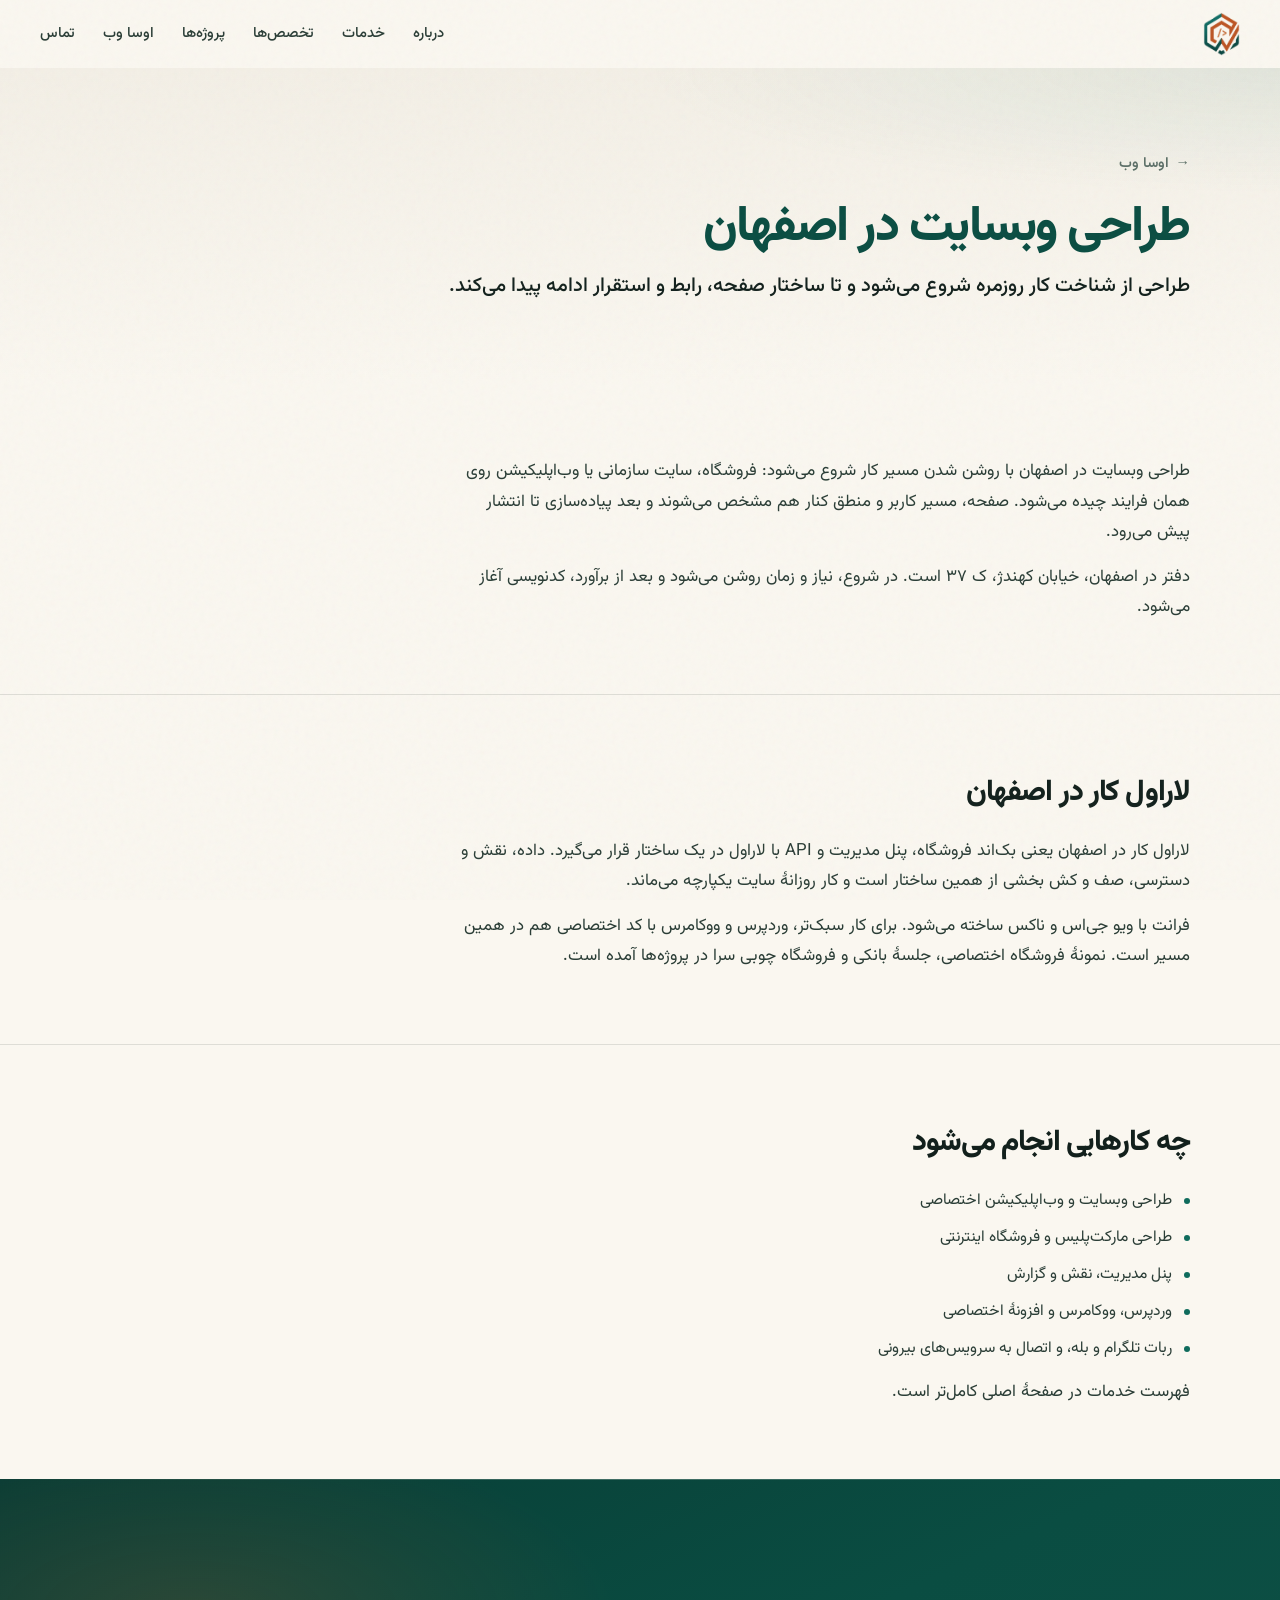
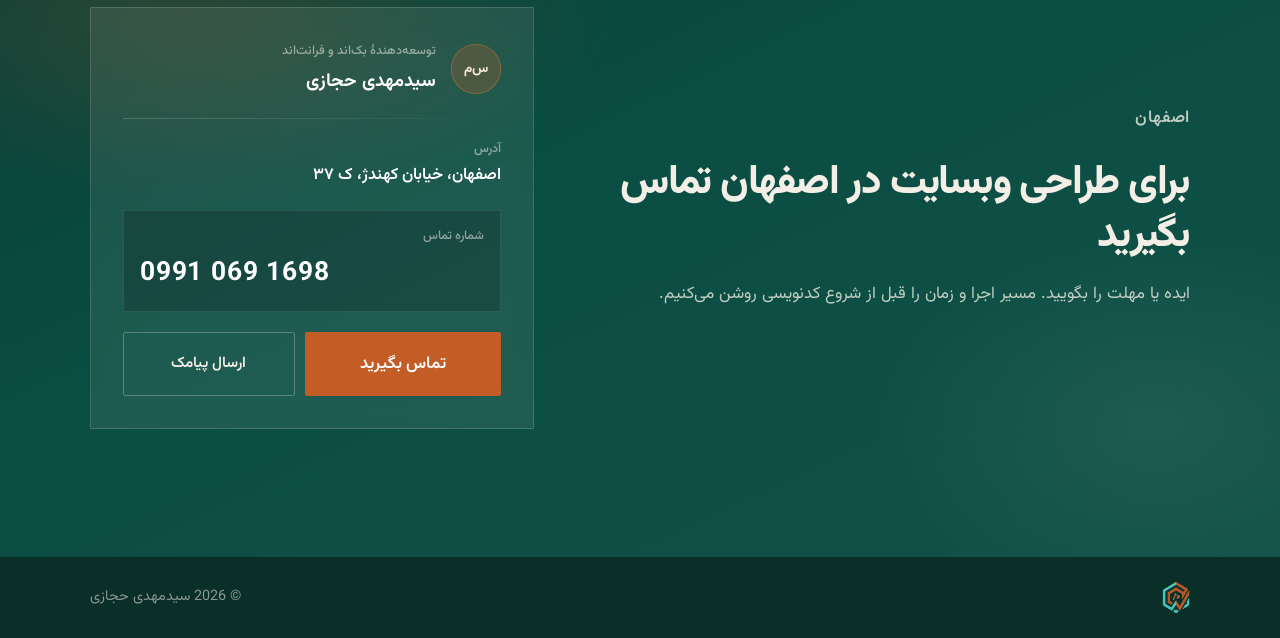
==== tarahi-website-isfahan/index.html @ 9d9f1e16 "Add the Isfahan address, a local landing page, and a collapsible header. Co-authored-by: Cursor <cur" ====
<!DOCTYPE html>
<html lang="fa" dir="rtl">
<head>
  <meta charset="UTF-8">
  <meta name="viewport" content="width=device-width, initial-scale=1.0">
  <meta name="description" content="طراحی وبسایت در اصفهان و لاراول کار در اصفهان. سیدمهدی حجازی در خیابان کهندژ؛ فروشگاه، پنل مدیریت و وب‌اپ اختصاصی.">
  <meta name="robots" content="index, follow">
  <link rel="canonical" href="https://osaweb.ir/tarahi-website-isfahan/">
  <meta property="og:locale" content="fa_IR">
  <meta property="og:type" content="website">
  <meta property="og:site_name" content="اوسا وب">
  <meta property="og:title" content="طراحی وبسایت در اصفهان | لاراول کار در اصفهان">
  <meta property="og:description" content="طراحی وبسایت در اصفهان و لاراول کار در اصفهان. سیدمهدی حجازی در خیابان کهندژ؛ فروشگاه، پنل مدیریت و وب‌اپ اختصاصی.">
  <meta property="og:url" content="https://osaweb.ir/tarahi-website-isfahan/">
  <meta property="og:image" content="https://osaweb.ir/icon-512.png">
  <meta name="twitter:card" content="summary">
  <meta name="theme-color" content="#0f6b5c">
  <title>طراحی وبسایت در اصفهان | لاراول کار در اصفهان | اوسا وب</title>
  <script type="application/ld+json">
  {
    "@context": "https://schema.org",
    "@type": "ProfessionalService",
    "name": "اوسا وب",
    "url": "https://osaweb.ir/tarahi-website-isfahan/",
    "image": "https://osaweb.ir/icon-512.png",
    "telephone": "+989910691698",
    "address": {
      "@type": "PostalAddress",
      "streetAddress": "خیابان کهندژ، ک ۳۷",
      "addressLocality": "اصفهان",
      "addressCountry": "IR"
    },
    "areaServed": {
      "@type": "City",
      "name": "اصفهان"
    },
    "founder": {
      "@type": "Person",
      "name": "سیدمهدی حجازی"
    }
  }
  </script>
  <link rel="icon" href="/favicon.ico" sizes="48x48">
  <link rel="icon" type="image/png" href="/favicon-48.png" sizes="48x48">
  <link rel="icon" type="image/png" href="/favicon-96.png" sizes="96x96">
  <link rel="apple-touch-icon" href="/apple-touch-icon.png">
  <link rel="manifest" href="/site.webmanifest">
  <link rel="preconnect" href="https://fonts.googleapis.com">
  <link rel="preconnect" href="https://fonts.gstatic.com" crossorigin>
  <link href="https://fonts.googleapis.com/css2?family=Vazirmatn:wght@300;400;500;600;700;800&display=swap" rel="stylesheet">
  <link rel="stylesheet" href="/styles.css">
</head>
<body class="work-page">
  <div class="noise" aria-hidden="true"></div>

  <header class="site-header" id="top">
    <div class="header-side">
      <a class="logo" href="/" aria-label="اوسا وب">
        <img class="logo-img" src="/images/logo.png" alt="" width="354" height="408">
      </a>
      <a class="header-osaweb" href="/tarahi-website-isfahan/">اوسا وب</a>
    </div>
    <button class="nav-toggle" type="button" aria-label="منو" aria-expanded="false">
      <span></span><span></span>
    </button>
    <nav class="nav" aria-label="منوی اصلی">
      <a href="/#about">درباره</a>
      <a href="/#services">خدمات</a>
      <a href="/#skills">تخصص‌ها</a>
      <a href="/#projects">پروژه‌ها</a>
      <a class="nav-osaweb" href="/tarahi-website-isfahan/">اوسا وب</a>
      <a href="/#contact">تماس</a>
    </nav>
  </header>

  <main>
    <section class="work-hero">
      <div class="container">
        <a class="work-back work-back--ink" href="/">اوسا وب</a>
        <h1 class="work-hero-name">طراحی وبسایت در اصفهان</h1>
        <p class="work-hero-line">طراحی از شناخت کار روزمره شروع می‌شود و تا ساختار صفحه، رابط و استقرار ادامه پیدا می‌کند.</p>
      </div>
    </section>

    <section class="work-section">
      <div class="container">
        <div class="work-prose">
          <p class="reveal" data-reveal>طراحی وبسایت در اصفهان با روشن شدن مسیر کار شروع می‌شود: فروشگاه، سایت سازمانی یا وب‌اپلیکیشن روی همان فرایند چیده می‌شود. صفحه، مسیر کاربر و منطق کنار هم مشخص می‌شوند و بعد پیاده‌سازی تا انتشار پیش می‌رود.</p>
          <p class="reveal" data-reveal>دفتر در اصفهان، خیابان کهندژ، ک ۳۷ است. در شروع، نیاز و زمان روشن می‌شود و بعد از برآورد، کدنویسی آغاز می‌شود.</p>
        </div>
      </div>
    </section>

    <section class="work-section">
      <div class="container">
        <h2 class="reveal" data-reveal>لاراول کار در اصفهان</h2>
        <div class="work-prose">
          <p class="reveal" data-reveal>لاراول کار در اصفهان یعنی بک‌اند فروشگاه، پنل مدیریت و API با لاراول در یک ساختار قرار می‌گیرد. داده، نقش و دسترسی، صف و کش بخشی از همین ساختار است و کار روزانهٔ سایت یکپارچه می‌ماند.</p>
          <p class="reveal" data-reveal>فرانت با ویو جی‌اس و ناکس ساخته می‌شود. برای کار سبک‌تر، وردپرس و ووکامرس با کد اختصاصی هم در همین مسیر است. نمونهٔ فروشگاه اختصاصی، جلسهٔ بانکی و فروشگاه چوبی سرا در <a href="/#projects">پروژه‌ها</a> آمده است.</p>
        </div>
      </div>
    </section>

    <section class="work-section">
      <div class="container">
        <h2 class="reveal" data-reveal>چه کارهایی انجام می‌شود</h2>
        <ul class="work-bullets reveal" data-reveal>
          <li>طراحی وبسایت و وب‌اپلیکیشن اختصاصی</li>
          <li>طراحی مارکت‌پلیس و فروشگاه اینترنتی</li>
          <li>پنل مدیریت، نقش و گزارش</li>
          <li>وردپرس، ووکامرس و افزونهٔ اختصاصی</li>
          <li>ربات تلگرام و بله، و اتصال به سرویس‌های بیرونی</li>
        </ul>
        <p class="reveal" data-reveal><a href="/#services">فهرست خدمات</a> در صفحهٔ اصلی کامل‌تر است.</p>
      </div>
    </section>

    <section class="section contact" id="contact">
      <div class="contact-bg" aria-hidden="true">
        <div class="contact-line"></div>
      </div>
      <div class="container">
        <div class="contact-layout reveal" data-reveal>
          <div class="contact-copy">
            <p class="contact-eyebrow">اصفهان</p>
            <h2>برای طراحی وبسایت در اصفهان تماس بگیرید</h2>
            <p>ایده یا مهلت را بگویید. مسیر اجرا و زمان را قبل از شروع کدنویسی روشن می‌کنیم.</p>
          </div>
          <aside class="contact-card">
            <div class="contact-person">
              <span class="contact-avatar" aria-hidden="true">س‌م</span>
              <div>
                <span class="contact-label">توسعه‌دهندهٔ بک‌اند و فرانت‌اند</span>
                <strong>سیدمهدی حجازی</strong>
              </div>
            </div>
            <div class="contact-divider"></div>
            <p class="contact-address">
              <span class="contact-label">آدرس</span>
              اصفهان، خیابان کهندژ، ک ۳۷
            </p>
            <a class="contact-phone-block" href="tel:09910691698">
              <span class="contact-label">شماره تماس</span>
              <span class="contact-phone" dir="ltr">0991&nbsp;069&nbsp;1698</span>
            </a>
            <div class="contact-actions">
              <a class="btn btn-primary btn-lg" href="tel:09910691698">تماس بگیرید</a>
              <a class="btn btn-contact-ghost" href="sms:09910691698">ارسال پیامک</a>
            </div>
          </aside>
        </div>
      </div>
    </section>
  </main>

  <footer class="site-footer">
    <div class="container footer-inner">
      <span class="footer-brand"><img src="/images/logo-on-dark.png" alt="اوسا وب" width="354" height="408"></span>
      <span class="footer-copy">© <span id="year"></span> سیدمهدی حجازی</span>
    </div>
  </footer>

  <script src="/script.js"></script>
</body>
</html>
---- styles.css ----
/* اوسا وب — palette: ink + teal craft + warm stone */
:root {
  --ink: #12201c;
  --ink-soft: #2a3d36;
  --muted: #5c6f67;
  --stone: #f3efe6;
  --stone-2: #e8e2d4;
  --paper: #faf7f0;
  --teal: #0f6b5c;
  --teal-deep: #0a4d42;
  --copper: #c45c26;
  --copper-soft: #d4783f;
  --line: rgba(18, 32, 28, 0.12);
  --radius: 2px;
  --font: "Vazirmatn", Tahoma, sans-serif;
  --ease: cubic-bezier(0.22, 1, 0.36, 1);
  --header-h: 4.25rem;
}

*,
*::before,
*::after {
  box-sizing: border-box;
  margin: 0;
  padding: 0;
}

html {
  scroll-behavior: smooth;
}

body {
  font-family: var(--font);
  background: var(--paper);
  color: var(--ink);
  line-height: 1.8;
  font-size: 1.05rem;
  overflow-x: hidden;
  -webkit-font-smoothing: antialiased;
}

img {
  max-width: 100%;
  display: block;
}

a {
  color: inherit;
  text-decoration: none;
}

ul {
  list-style: none;
}

strong {
  font-weight: 700;
}

.noise {
  pointer-events: none;
  position: fixed;
  inset: 0;
  z-index: 1000;
  opacity: 0.035;
  background-image: url("data:image/svg+xml,%3Csvg viewBox='0 0 200 200' xmlns='http://www.w3.org/2000/svg'%3E%3Cfilter id='n'%3E%3CfeTurbulence type='fractalNoise' baseFrequency='0.85' numOctaves='4' stitchTiles='stitch'/%3E%3C/filter%3E%3Crect width='100%25' height='100%25' filter='url(%23n)'/%3E%3C/svg%3E");
}

.container {
  width: min(1100px, calc(100% - 2.5rem));
  margin-inline: auto;
}

/* Header */
.site-header {
  position: fixed;
  top: 0;
  inset-inline: 0;
  z-index: 100;
  height: var(--header-h);
  display: flex;
  align-items: center;
  justify-content: space-between;
  padding-inline: clamp(1.25rem, 4vw, 2.5rem);
  transition: transform 0.35s var(--ease), background 0.35s var(--ease), backdrop-filter 0.35s var(--ease), box-shadow 0.35s var(--ease);
}

.site-header.is-hidden {
  transform: translateY(-100%);
}

.site-header.is-scrolled {
  background: rgba(250, 247, 240, 0.88);
  backdrop-filter: blur(12px);
  box-shadow: 0 1px 0 var(--line);
}

.header-side {
  display: flex;
  align-items: center;
  gap: 0.75rem;
  min-width: 0;
}

.header-osaweb {
  display: none;
  font-size: 0.95rem;
  font-weight: 700;
  color: var(--ink);
}

.logo {
  display: inline-flex;
  align-items: center;
  line-height: 0;
  color: var(--ink);
}

.logo-img {
  display: block;
  height: 2.7rem;
  width: calc(2.7rem * 354 / 408);
  max-width: none;
}

.logo-img--on-dark {
  display: none;
}

.work-flagship .site-header:not(.is-scrolled) .logo-img--on-light {
  display: none;
}

.work-flagship .site-header:not(.is-scrolled) .logo-img--on-dark {
  display: block;
}

.nav {
  display: flex;
  gap: 1.75rem;
  align-items: center;
}

.nav a {
  font-size: 0.92rem;
  font-weight: 500;
  color: var(--ink-soft);
  position: relative;
  transition: color 0.25s var(--ease);
}

.nav a::after {
  content: "";
  position: absolute;
  inset-inline: 0;
  bottom: -0.2rem;
  height: 2px;
  background: var(--copper);
  transform: scaleX(0);
  transform-origin: right;
  transition: transform 0.3s var(--ease);
}

.nav a:hover {
  color: var(--ink);
}

.nav a:hover::after {
  transform: scaleX(1);
}

.nav-toggle {
  display: none;
  width: 2.5rem;
  height: 2.5rem;
  border: 0;
  background: transparent;
  cursor: pointer;
  flex-direction: column;
  justify-content: center;
  gap: 0.4rem;
}

.nav-toggle span {
  display: block;
  height: 2px;
  width: 1.35rem;
  background: var(--ink);
  transition: transform 0.3s var(--ease), opacity 0.3s;
}

.nav-toggle[aria-expanded="true"] span:first-child {
  transform: translateY(5px) rotate(-45deg);
}

.nav-toggle[aria-expanded="true"] span:last-child {
  transform: translateY(-5px) rotate(45deg);
}

/* Hero */
.hero {
  position: relative;
  min-height: 100vh;
  min-height: 100dvh;
  display: flex;
  align-items: center;
  justify-content: center;
  padding: calc(var(--header-h) + 2rem) 1.5rem 5rem;
  overflow: hidden;
  background:
    radial-gradient(ellipse 80% 60% at 70% 20%, rgba(15, 107, 92, 0.18), transparent 55%),
    radial-gradient(ellipse 60% 50% at 10% 80%, rgba(196, 92, 38, 0.12), transparent 50%),
    linear-gradient(165deg, #e4ddd0 0%, var(--paper) 45%, #ebe6da 100%);
}

.hero-bg {
  position: absolute;
  inset: 0;
  pointer-events: none;
}

.hero-mesh {
  position: absolute;
  inset: 0;
  background:
    linear-gradient(120deg, transparent 40%, rgba(15, 107, 92, 0.07) 100%),
    repeating-linear-gradient(
      -18deg,
      transparent,
      transparent 48px,
      rgba(18, 32, 28, 0.03) 48px,
      rgba(18, 32, 28, 0.03) 49px
    );
}

.hero-grid {
  position: absolute;
  inset: 0;
  background-image:
    linear-gradient(rgba(18, 32, 28, 0.04) 1px, transparent 1px),
    linear-gradient(90deg, rgba(18, 32, 28, 0.04) 1px, transparent 1px);
  background-size: 72px 72px;
  mask-image: radial-gradient(ellipse 70% 60% at 50% 45%, black, transparent 75%);
}

.hero-orb {
  position: absolute;
  border-radius: 50%;
  filter: blur(60px);
  animation: drift 14s ease-in-out infinite alternate;
}

.hero-orb--1 {
  width: min(42vw, 360px);
  height: min(42vw, 360px);
  top: 10%;
  left: 8%;
  background: rgba(15, 107, 92, 0.16);
}

.hero-orb--2 {
  width: min(34vw, 280px);
  height: min(34vw, 280px);
  bottom: 14%;
  right: 10%;
  background: rgba(196, 92, 38, 0.1);
  animation-delay: -4s;
  animation-duration: 18s;
}

@keyframes drift {
  from {
    transform: translate(0, 0) scale(1);
  }
  to {
    transform: translate(24px, -30px) scale(1.08);
  }
}

.hero-content {
  position: relative;
  z-index: 1;
  width: min(760px, 100%);
  text-align: center;
}

.brand-mark {
  font-size: clamp(2.4rem, 7vw, 4.2rem);
  font-weight: 800;
  line-height: 1.1;
  letter-spacing: -0.03em;
  color: var(--teal-deep);
  margin-bottom: 0.85rem;
}

.hero-title {
  font-size: clamp(1.45rem, 3vw, 2rem);
  font-weight: 600;
  line-height: 1.5;
  color: var(--ink);
  margin-bottom: 1rem;
  max-width: 24ch;
  margin-inline: auto;
}

.hero-lead {
  font-size: clamp(0.98rem, 2vw, 1.12rem);
  color: var(--muted);
  max-width: 36ch;
  margin-inline: auto;
  margin-bottom: 2.25rem;
  font-weight: 400;
}

.hero-actions {
  display: flex;
  flex-wrap: wrap;
  gap: 0.85rem;
  justify-content: center;
}

.btn {
  display: inline-flex;
  align-items: center;
  justify-content: center;
  padding: 0.85rem 1.6rem;
  font-family: inherit;
  font-size: 0.95rem;
  font-weight: 600;
  border-radius: var(--radius);
  border: 1.5px solid transparent;
  transition: transform 0.25s var(--ease), background 0.25s var(--ease), color 0.25s var(--ease), border-color 0.25s var(--ease);
}

.btn:hover {
  transform: none;
}

.btn-primary {
  background: var(--teal);
  color: #f7f4ec;
}

.btn-primary:hover {
  background: var(--teal-deep);
}

.btn-ghost {
  background: transparent;
  border-color: rgba(18, 32, 28, 0.22);
  color: var(--ink);
}

.btn-ghost:hover {
  border-color: var(--ink);
  background: rgba(18, 32, 28, 0.04);
}

.btn-lg {
  padding: 1rem 2rem;
  font-size: 1.05rem;
}

.scroll-hint {
  position: absolute;
  bottom: 1.75rem;
  left: 50%;
  transform: translateX(-50%);
  width: 1.5rem;
  height: 2.4rem;
  border: 1.5px solid rgba(18, 32, 28, 0.28);
  border-radius: 999px;
  display: flex;
  justify-content: center;
  padding-top: 0.45rem;
}

.scroll-hint span {
  width: 3px;
  height: 8px;
  border-radius: 2px;
  background: var(--teal);
  animation: scroll-dot 1.6s var(--ease) infinite;
}

@keyframes scroll-dot {
  0% {
    opacity: 1;
    transform: translateY(0);
  }
  100% {
    opacity: 0;
    transform: translateY(10px);
  }
}

/* Sections */
.section {
  padding: clamp(4.5rem, 10vw, 7rem) 0;
}

.section-head {
  max-width: 38rem;
  margin-bottom: clamp(2.5rem, 5vw, 3.5rem);
}

.section-head h2 {
  font-size: clamp(1.7rem, 3.4vw, 2.25rem);
  font-weight: 800;
  letter-spacing: -0.03em;
  line-height: 1.35;
  margin-bottom: 0.85rem;
  color: var(--ink);
}

.section-head h2::after {
  content: "";
  display: block;
  width: 2.25rem;
  height: 2px;
  margin-top: 0.75rem;
  background: var(--copper);
}

.section-head p {
  color: var(--muted);
  font-size: 1.05rem;
}

.about {
  background:
    linear-gradient(180deg, var(--paper) 0%, var(--stone) 100%);
}

.about-body {
  display: grid;
  gap: 1.25rem;
  max-width: 46rem;
  color: var(--ink-soft);
  font-size: 1.08rem;
}

.about-body strong {
  color: var(--ink);
}

.services {
  background: var(--stone);
}

.service-grid {
  display: grid;
  grid-template-columns: repeat(3, minmax(0, 1fr));
  gap: 0.85rem;
}

.service-card {
  padding: 1.35rem 1.25rem 1.45rem;
  background: #fff;
  border: 1px solid var(--line);
}

.service-card span {
  display: block;
  margin-bottom: 0.75rem;
  font-size: 0.78rem;
  font-weight: 700;
  color: var(--copper);
}

.service-card h3 {
  font-size: 1.08rem;
  font-weight: 800;
  line-height: 1.5;
  color: var(--ink);
  margin-bottom: 0.55rem;
}

.service-card p {
  color: var(--ink-soft);
  font-size: 0.96rem;
  line-height: 1.9;
}

/* Skills */
.skills {
  background: var(--ink);
  color: #e8e4da;
}

.skills .section-head h2 {
  color: #f5f1e8;
}

.skills .section-head p {
  color: rgba(232, 228, 218, 0.7);
}

.skill {
  display: grid;
  grid-template-columns: auto 1fr;
  gap: clamp(1.25rem, 4vw, 2.75rem);
  padding: clamp(2rem, 4vw, 2.75rem) 0;
  border-top: 1px solid rgba(245, 241, 232, 0.12);
}

.skill:last-of-type {
  border-bottom: 1px solid rgba(245, 241, 232, 0.12);
}

.skill-fine {
  margin-top: 0.5rem;
  padding-top: 1.35rem;
}

.skill-fine p {
  margin-bottom: 0.8rem;
  font-size: 0.92rem;
  color: rgba(232, 228, 218, 0.62);
}

.skill-fine ul {
  display: flex;
  flex-wrap: wrap;
  gap: 0.45rem;
}

.skill-fine li {
  font-size: 0.8rem;
  font-weight: 600;
  color: rgba(245, 241, 232, 0.88);
  border: 1px solid rgba(245, 241, 232, 0.18);
  padding: 0.32rem 0.7rem;
}

.skill-index {
  font-size: 0.85rem;
  font-weight: 600;
  letter-spacing: 0.08em;
  color: var(--copper-soft);
  padding-top: 0.35rem;
  font-variant-numeric: tabular-nums;
}

.skill-content h3 {
  font-size: clamp(1.4rem, 3vw, 1.75rem);
  font-weight: 700;
  margin-bottom: 0.65rem;
  color: #f5f1e8;
}

.skill-content h3 span {
  font-weight: 500;
  font-size: 0.72em;
  color: rgba(232, 228, 218, 0.45);
  margin-right: 0.35rem;
}

.skill-lead {
  color: rgba(232, 228, 218, 0.78);
  margin-bottom: 1.35rem;
  max-width: 42rem;
}

.skill-list {
  display: grid;
  gap: 0.55rem;
}

.skill-list li {
  position: relative;
  padding-right: 1.15rem;
  color: rgba(232, 228, 218, 0.68);
  font-size: 0.98rem;
}

.skill-list li::before {
  content: "";
  position: absolute;
  right: 0;
  top: 0.75em;
  width: 6px;
  height: 6px;
  border-radius: 50%;
  background: var(--teal);
  opacity: 0.9;
}

.wp-grid {
  display: grid;
  grid-template-columns: repeat(2, 1fr);
  gap: 2rem 2.5rem;
}

.wp-grid h4 {
  font-size: 1.05rem;
  font-weight: 700;
  color: var(--copper-soft);
  margin-bottom: 0.9rem;
}

/* Projects */
.projects {
  background:
    radial-gradient(ellipse 50% 40% at 100% 0%, rgba(15, 107, 92, 0.08), transparent),
    var(--paper);
}

.project-list {
  border-top: 1px solid var(--line);
}

.project-link {
  display: block;
  padding: 1.85rem 0.15rem 2rem;
  border-bottom: 1px solid var(--line);
  transition: background 0.3s var(--ease);
}

.project-link:hover {
  background: rgba(15, 107, 92, 0.04);
}

.project-top {
  display: grid;
  grid-template-columns: 3.25rem 1fr auto;
  align-items: start;
  gap: 0.85rem 1rem;
  margin-bottom: 0.85rem;
}

.project-num {
  font-size: 0.8rem;
  font-weight: 600;
  color: var(--copper);
  padding-top: 0.45rem;
}

.project-heading {
  display: flex;
  flex-wrap: wrap;
  align-items: baseline;
  gap: 0.35rem 1rem;
}

.project-name {
  font-size: clamp(1.2rem, 2.5vw, 1.5rem);
  font-weight: 700;
  color: var(--ink);
}

.project-domain {
  font-size: 0.88rem;
  color: var(--muted);
  font-weight: 400;
  direction: ltr;
}

.project-arrow {
  font-size: 1.15rem;
  color: var(--teal);
  opacity: 0;
  transform: translateX(8px);
  transition: opacity 0.3s var(--ease), transform 0.3s var(--ease);
  padding-top: 0.35rem;
}

.project-link:hover .project-arrow {
  opacity: 1;
  transform: translateX(0);
}

.project-desc {
  color: var(--ink-soft);
  font-size: 0.98rem;
  line-height: 1.85;
  max-width: 52rem;
  margin-bottom: 0.95rem;
  padding-right: calc(3.25rem + 1rem);
}

.project-tags {
  display: flex;
  flex-wrap: wrap;
  gap: 0.45rem;
  padding-right: calc(3.25rem + 1rem);
}

.project-tags li {
  font-size: 0.78rem;
  font-weight: 600;
  color: var(--teal-deep);
  background: rgba(15, 107, 92, 0.08);
  border: 1px solid rgba(15, 107, 92, 0.14);
  padding: 0.28rem 0.7rem;
}

.project-group {
  padding: 1.75rem 0.35rem 1.85rem;
  border-bottom: 1px solid var(--line);
}

.project-site {
  display: block;
  padding: 1rem 1rem 1.05rem;
  margin-right: calc(3.25rem + 1rem);
  margin-bottom: 0.65rem;
  border: 1px solid var(--line);
  background: rgba(15, 107, 92, 0.03);
  transition: background 0.3s var(--ease), border-color 0.3s var(--ease), padding 0.3s var(--ease);
}

.project-site:hover {
  background: rgba(15, 107, 92, 0.07);
  border-color: rgba(15, 107, 92, 0.22);
}

.project-site:hover .project-arrow {
  opacity: 1;
  transform: translateX(0);
}

.project-site--lead {
  padding: 1.2rem 1.15rem 1.25rem;
  margin-bottom: 0.85rem;
  background: rgba(196, 92, 38, 0.06);
  border-color: rgba(196, 92, 38, 0.22);
}

.project-site--lead:hover {
  background: rgba(196, 92, 38, 0.1);
  border-color: rgba(196, 92, 38, 0.38);
}

.project-site-head {
  display: flex;
  flex-wrap: wrap;
  align-items: baseline;
  gap: 0.35rem 0.85rem;
  margin-bottom: 0.45rem;
}

.project-site-name {
  font-size: 1.05rem;
  font-weight: 700;
  color: var(--ink);
}

.project-site--lead .project-site-name {
  font-size: clamp(1.2rem, 2.4vw, 1.45rem);
  color: var(--copper);
}

.project-site-head .project-arrow {
  margin-right: auto;
  opacity: 0.45;
  transform: none;
}

.project-site-desc {
  color: var(--ink-soft);
  font-size: 0.95rem;
  line-height: 1.85;
  max-width: 52rem;
}

.project-sites {
  margin-bottom: 0.95rem;
}

.project-group-link {
  display: block;
}

.project-group-link .project-arrow {
  opacity: 0.45;
  transform: none;
}

.project-group-link:hover .project-name {
  color: var(--teal-deep);
}

.project-group-link:hover .project-arrow {
  opacity: 1;
  transform: translateX(0);
}

.project-others {
  margin: 0.15rem 0 1rem;
  margin-right: calc(3.25rem + 1rem);
  font-size: 0.95rem;
  font-weight: 600;
  color: var(--muted);
}

/* Featured project */
.showcase {
  position: relative;
  overflow: hidden;
  margin-bottom: 2.75rem;
  padding: clamp(1.6rem, 3.5vw, 2.65rem);
  color: #f4efe6;
  background:
    radial-gradient(ellipse 70% 80% at 100% 0%, rgba(196, 92, 38, 0.28), transparent 52%),
    radial-gradient(ellipse 55% 70% at 0% 100%, rgba(15, 107, 92, 0.5), transparent 55%),
    linear-gradient(155deg, #0b3a32 0%, #12201c 48%, #18332c 100%);
  box-shadow: 0 12px 32px rgba(18, 32, 28, 0.08);
  border-top: 2px solid var(--copper);
}

.showcase-glow {
  position: absolute;
  inset: 0;
  pointer-events: none;
  background-image:
    linear-gradient(rgba(247, 244, 236, 0.045) 1px, transparent 1px),
    linear-gradient(90deg, rgba(247, 244, 236, 0.045) 1px, transparent 1px);
  background-size: 56px 56px;
  mask-image: radial-gradient(ellipse 85% 75% at 80% 20%, black, transparent 72%);
}

.showcase-layout,
.showcase-result {
  position: relative;
  z-index: 1;
}

.showcase-layout {
  display: block;
}

.showcase-kicker {
  display: flex;
  align-items: center;
  gap: 0.85rem;
  margin-bottom: 0.95rem;
}

.showcase-badge,
.work-kicker {
  display: inline-flex;
  align-items: center;
  padding: 0.28rem 0.72rem;
  font-size: 0.78rem;
  font-weight: 700;
  color: #f6d7c4;
  background: rgba(196, 92, 38, 0.22);
  border: 1px solid rgba(212, 120, 63, 0.5);
}

.showcase-index {
  font-size: 0.82rem;
  font-weight: 700;
  color: var(--copper-soft);
}

.showcase-title {
  font-size: clamp(1.7rem, 3.6vw, 2.45rem);
  font-weight: 800;
  letter-spacing: -0.03em;
  line-height: 1.35;
  color: #f7f4ec;
  margin-bottom: 0.35rem;
}

.showcase-domain {
  direction: ltr;
  text-align: right;
  font-size: 0.92rem;
  color: rgba(244, 239, 230, 0.55);
  margin-bottom: 1.15rem;
}

.showcase-summary {
  font-size: 1.12rem;
  font-weight: 600;
  line-height: 1.85;
  color: #f7f4ec;
  margin-bottom: 0.85rem;
  max-width: 40rem;
}

.showcase-text {
  color: rgba(244, 239, 230, 0.78);
  font-size: 0.98rem;
  line-height: 1.95;
  max-width: 42rem;
  margin-bottom: 0.75rem;
}

.showcase-tags,
.work-chips {
  display: flex;
  flex-wrap: wrap;
  gap: 0.45rem;
}

.showcase-tags {
  margin-top: 1.15rem;
}

.showcase-tags + .showcase-tags {
  margin-top: 0.55rem;
}

.showcase-note {
  margin-top: 0.85rem;
  max-width: 42rem;
  font-size: 0.9rem;
  line-height: 1.85;
  color: rgba(244, 239, 230, 0.62);
}

.showcase-tags li,
.work-chips li {
  font-size: 0.78rem;
  font-weight: 600;
  padding: 0.32rem 0.7rem;
  color: #f3efe6;
  background: rgba(247, 244, 236, 0.08);
  border: 1px solid rgba(247, 244, 236, 0.16);
}

.showcase-actions {
  display: flex;
  flex-wrap: wrap;
  gap: 0.7rem;
  margin-top: 1.45rem;
}

.showcase .btn-primary {
  background: var(--copper);
  color: #fff;
}

.showcase .btn-primary:hover {
  background: var(--copper-soft);
}

.btn-on-dark {
  background: transparent;
  border-color: rgba(244, 239, 230, 0.35);
  color: #f4efe6;
}

.btn-on-dark:hover {
  border-color: #f4efe6;
  background: rgba(244, 239, 230, 0.06);
}

.showcase-parts {
  margin: 0.4rem 0 1.25rem;
  padding: 1rem 1rem 1.05rem;
  background: rgba(0, 0, 0, 0.18);
  border: 1px solid rgba(244, 239, 230, 0.12);
}

.showcase-parts-label {
  font-size: 0.78rem;
  font-weight: 700;
  color: var(--copper-soft);
  margin-bottom: 0.85rem;
}

.showcase-parts ol {
  list-style: none;
  display: grid;
  grid-template-columns: repeat(3, minmax(0, 1fr));
  gap: 0.65rem;
}

.showcase-parts li {
  display: grid;
  grid-template-columns: auto 1fr;
  gap: 0.75rem;
  align-items: center;
  padding: 0.85rem 0.85rem;
  background: rgba(247, 244, 236, 0.04);
  border: 1px solid rgba(244, 239, 230, 0.1);
}

.showcase-parts li span {
  font-size: 0.75rem;
  font-weight: 700;
  color: var(--copper-soft);
}

.showcase-parts strong {
  font-size: 1rem;
  font-weight: 700;
  color: #f7f4ec;
}

.showcase-result {
  margin-top: 1.45rem;
  padding: 1.05rem 1.15rem;
  border-inline-start: 3px solid var(--copper);
  background: rgba(0, 0, 0, 0.2);
  color: rgba(247, 244, 236, 0.9);
  font-size: 1.02rem;
  line-height: 1.95;
}

/* Work detail */
.work-page {
  padding-top: var(--header-h);
}

.work-hero {
  padding: clamp(3rem, 8vw, 5rem) 0 clamp(2.5rem, 5vw, 3.5rem);
  background:
    radial-gradient(ellipse 50% 40% at 100% 0%, rgba(15, 107, 92, 0.08), transparent),
    linear-gradient(180deg, var(--stone) 0%, var(--paper) 100%);
}

.work-hero-name {
  font-size: clamp(2.1rem, 5vw, 3.1rem);
  font-weight: 800;
  letter-spacing: -0.03em;
  line-height: 1.2;
  margin-bottom: 0.65rem;
  color: var(--teal-deep);
}

.work-hero-line {
  font-size: clamp(1.05rem, 2.2vw, 1.25rem);
  font-weight: 500;
  color: var(--ink);
  margin-bottom: 1.5rem;
}

.work-hero-actions {
  display: flex;
  flex-wrap: wrap;
  gap: 0.85rem;
  margin-bottom: 1.25rem;
}

.work-privacy {
  font-size: 0.9rem;
  color: var(--muted);
  max-width: 40rem;
}

.work-section {
  padding: clamp(2.25rem, 5vw, 3.25rem) 0;
}

.work-section h2 {
  font-size: clamp(1.35rem, 3vw, 1.7rem);
  font-weight: 800;
  letter-spacing: -0.02em;
  margin-bottom: 0.9rem;
  color: var(--ink);
}

.work-section p {
  color: var(--ink-soft);
  max-width: 46rem;
}

.work-gallery {
  display: grid;
  gap: 1.75rem;
}

.work-figure figcaption {
  margin-top: 0.7rem;
  font-size: 0.92rem;
  color: var(--muted);
}

.work-frame {
  position: relative;
  aspect-ratio: 16 / 9;
  background: var(--stone-2);
  border: 1.5px dashed rgba(18, 32, 28, 0.22);
  overflow: hidden;
}

.work-frame img,
.work-frame video {
  position: absolute;
  inset: 0;
  width: 100%;
  height: 100%;
  object-fit: cover;
  display: none;
}

.work-frame img.is-loaded,
.work-frame video.is-loaded {
  display: block;
}

.work-fallback {
  position: absolute;
  inset: 0;
  display: grid;
  place-items: center;
  padding: 1.25rem;
  text-align: center;
  font-size: 0.95rem;
  font-weight: 500;
  color: var(--muted);
  line-height: 1.7;
}

.work-frame.has-media .work-fallback {
  display: none;
}

.work-bullets {
  display: grid;
  gap: 0.55rem;
  max-width: 46rem;
}

.work-bullets li {
  position: relative;
  padding-right: 1.15rem;
  color: var(--ink-soft);
  font-size: 1rem;
}

.work-bullets li::before {
  content: "";
  position: absolute;
  right: 0;
  top: 0.75em;
  width: 6px;
  height: 6px;
  border-radius: 50%;
  background: var(--teal);
}

.work-stack p + p {
  margin-top: 0.85rem;
}

/* Work detail */
.work-page .hero {
  min-height: auto;
  padding-bottom: clamp(3.5rem, 8vw, 5.5rem);
}

.work-page .hero-title {
  max-width: 28ch;
}

.work-privacy {
  margin-top: 1.35rem;
  font-size: 0.88rem;
  color: var(--muted);
  max-width: 42ch;
  margin-inline: auto;
}

.work-section {
  padding: clamp(3rem, 7vw, 4.5rem) 0;
}

.work-section + .work-section {
  border-top: 1px solid var(--line);
}

.work-section h2 {
  font-size: clamp(1.45rem, 3vw, 1.85rem);
  font-weight: 800;
  letter-spacing: -0.03em;
  margin-bottom: 1rem;
}

.work-section p {
  color: var(--ink-soft);
  max-width: 46rem;
  font-size: 1.05rem;
}

.work-section p + p,
.work-section .work-bullets + p {
  margin-top: 0.9rem;
}

.work-gallery {
  display: grid;
  gap: 1.75rem;
}

.work-figure figcaption {
  margin-top: 0.65rem;
  font-size: 0.9rem;
  color: var(--muted);
}

.work-frame {
  position: relative;
  aspect-ratio: 16 / 9;
  background: var(--stone-2);
  border: 1.5px dashed rgba(18, 32, 28, 0.22);
  overflow: hidden;
}

.work-frame img,
.work-frame video {
  position: absolute;
  inset: 0;
  width: 100%;
  height: 100%;
  object-fit: cover;
  opacity: 0;
}

.work-frame img.is-loaded,
.work-frame video.is-loaded {
  opacity: 1;
}

.work-frame img.is-missing,
.work-frame video.is-missing {
  display: none;
}

.work-fallback {
  position: absolute;
  inset: 0;
  display: grid;
  place-items: center;
  padding: 1.25rem;
  text-align: center;
  font-size: 0.92rem;
  font-weight: 500;
  color: var(--muted);
  background:
    repeating-linear-gradient(
      -18deg,
      transparent,
      transparent 14px,
      rgba(18, 32, 28, 0.03) 14px,
      rgba(18, 32, 28, 0.03) 15px
    );
}

.work-frame.is-ready .work-fallback {
  display: none;
}

.work-bullets {
  display: grid;
  gap: 0.55rem;
  max-width: 46rem;
}

.work-bullets li {
  position: relative;
  padding-right: 1.15rem;
  color: var(--ink-soft);
  font-size: 0.98rem;
}

.work-bullets li::before {
  content: "";
  position: absolute;
  right: 0;
  top: 0.75em;
  width: 6px;
  height: 6px;
  border-radius: 50%;
  background: var(--teal);
}

.work-arch p {
  margin-bottom: 1rem;
}

/* Flagship case study */
.work-flagship.work-page {
  padding-top: 0;
}

.work-flagship .site-header:not(.is-scrolled) .logo,
.work-flagship .site-header:not(.is-scrolled) .header-osaweb,
.work-flagship .site-header:not(.is-scrolled) .nav a {
  color: #f7f4ec;
}

.work-flagship .site-header:not(.is-scrolled) .nav a::after {
  background: var(--copper-soft);
}

.work-flagship .site-header:not(.is-scrolled) .nav-toggle span {
  background: #f7f4ec;
}

.work-flagship .work-hero {
  position: relative;
  overflow: hidden;
  padding: calc(var(--header-h) + clamp(2.75rem, 6vw, 4.25rem)) 0 clamp(3rem, 6vw, 4.5rem);
  background:
    radial-gradient(ellipse 55% 70% at 100% 0%, rgba(196, 92, 38, 0.28), transparent 55%),
    radial-gradient(ellipse 45% 60% at 0% 100%, rgba(15, 107, 92, 0.35), transparent 60%),
    linear-gradient(165deg, #0c3f36 0%, #12201c 58%, #1a2e28 100%);
  color: #f4efe6;
}

.work-hero-bg {
  position: absolute;
  inset: 0;
  pointer-events: none;
  background-image:
    linear-gradient(rgba(247, 244, 236, 0.045) 1px, transparent 1px),
    linear-gradient(90deg, rgba(247, 244, 236, 0.045) 1px, transparent 1px);
  background-size: 64px 64px;
  mask-image: radial-gradient(ellipse 80% 80% at 70% 40%, black, transparent 75%);
}

.work-hero-inner {
  position: relative;
  z-index: 1;
}

.work-back {
  display: inline-flex;
  margin-bottom: 1.35rem;
  font-size: 0.9rem;
  font-weight: 600;
  color: rgba(244, 239, 230, 0.72);
}

.work-back:hover {
  color: #fff;
}

.work-back--ink {
  color: var(--muted);
}

.work-back--ink:hover {
  color: var(--ink);
}

.snippet-codes {
  display: flex;
  flex-wrap: wrap;
  gap: 0.4rem;
  margin-top: 0.8rem;
}

.snippet-codes code {
  font-family: inherit;
  font-size: 0.8rem;
  font-weight: 600;
  direction: ltr;
  color: var(--ink);
  background: var(--stone);
  border: 1px solid var(--line);
  padding: 0.2rem 0.45rem;
}

.work-page .work-feature p + p,
.work-page .work-layer p + p {
  margin-top: 0.75rem;
}

.work-kicker {
  margin-bottom: 1rem;
}

.work-flagship .work-hero-name {
  max-width: 12em;
  color: #f7f4ec;
  font-size: clamp(2.15rem, 5.2vw, 3.45rem);
  margin-bottom: 0.9rem;
}

.work-flagship .work-hero-line {
  max-width: 36rem;
  color: rgba(244, 239, 230, 0.78);
  font-weight: 400;
  font-size: clamp(1.05rem, 2vw, 1.22rem);
  line-height: 1.9;
  margin-bottom: 1.75rem;
}

.work-live {
  display: inline-flex;
  align-items: center;
  gap: 0.85rem;
  padding: 0.85rem 1.15rem;
  background: var(--copper);
  color: #fff;
  transition: background 0.25s var(--ease), transform 0.25s var(--ease);
}

.work-live:hover {
  background: var(--copper-soft);
  transform: translateY(-2px);
}

.work-live span {
  font-size: 0.78rem;
  font-weight: 700;
  opacity: 0.85;
}

.work-live strong {
  font-size: 0.98rem;
  font-weight: 700;
  letter-spacing: 0.01em;
}

.work-flagship .work-prose {
  display: grid;
  gap: 1.2rem;
  max-width: 46rem;
}

.work-flagship .work-prose p {
  max-width: none;
  font-size: 1.08rem;
  line-height: 2.05;
  color: var(--ink-soft);
}

.work-flagship .work-prose p:first-child {
  font-size: 1.16rem;
  color: var(--ink);
}

.work-layers,
.work-flow {
  display: grid;
  gap: 0.85rem;
  max-width: 48rem;
  margin-top: 1.35rem;
}

.work-speed {
  display: grid;
  grid-template-columns: repeat(3, minmax(0, 1fr));
  gap: 0.85rem;
  margin-top: 1.35rem;
}

.work-layer {
  padding: 1.15rem 1.2rem 1.25rem;
  background: #fff;
  border: 1px solid var(--line);
}

.work-layer h3 {
  font-size: 1.08rem;
  font-weight: 800;
  color: var(--teal-deep);
  margin-bottom: 0.45rem;
}

.work-flagship .work-layer p,
.work-flagship .work-migrate p,
.work-flagship .work-flow-lead {
  max-width: none;
  font-size: 1.02rem;
  line-height: 2;
  color: var(--ink-soft);
}

.work-migrate {
  max-width: 48rem;
  margin-top: 1.15rem;
  padding: 1rem 1.15rem 1.1rem;
  background: var(--stone);
  border-inline-start: 3px solid rgba(18, 32, 28, 0.18);
}

.work-migrate h3 {
  font-size: 0.92rem;
  font-weight: 700;
  color: var(--muted);
  margin-bottom: 0.35rem;
}

.work-flow-lead {
  max-width: 48rem;
  font-weight: 600;
  color: var(--ink);
}

.work-flagship .work-section h2 {
  position: relative;
  padding-bottom: 0.7rem;
}

.work-flagship .work-section h2::after {
  content: "";
  position: absolute;
  right: 0;
  bottom: 0;
  width: 2.4rem;
  height: 2px;
  background: var(--copper);
}

.work-back::before {
  content: "→";
  margin-inline-end: 0.4rem;
}

.work-section + .work-section--spec {
  border-top: 0;
  background: linear-gradient(180deg, var(--paper) 0%, var(--stone) 100%);
}

.work-spec > div {
  padding: clamp(1.25rem, 3vw, 1.6rem);
  background: rgba(255, 255, 255, 0.62);
  border: 1px solid var(--line);
}

.work-features {
  display: grid;
  grid-template-columns: repeat(2, minmax(0, 1fr));
  gap: 0.85rem;
}

.work-feature {
  padding: 1.2rem 1.2rem 1.3rem;
  background: #fff;
  border: 1px solid var(--line);
}

.work-feature-num {
  display: block;
  margin-bottom: 0.45rem;
  font-size: 0.78rem;
  font-weight: 700;
  color: var(--copper);
}

.work-feature h3 {
  font-size: 1.08rem;
  font-weight: 700;
  line-height: 1.5;
  color: var(--ink);
  margin-bottom: 0.45rem;
}

.work-flagship .work-feature p {
  max-width: none;
  font-size: 0.98rem;
  line-height: 1.95;
  color: var(--ink-soft);
}

.work-spec {
  display: grid;
  grid-template-columns: 1fr 1.15fr;
  gap: clamp(1.75rem, 4vw, 3rem);
}

.work-flagship .work-chips li {
  color: var(--teal-deep);
  background: rgba(15, 107, 92, 0.08);
  border-color: rgba(15, 107, 92, 0.16);
  font-size: 0.9rem;
  padding: 0.45rem 0.8rem;
}

.work-flagship .work-chips--tech li {
  color: var(--ink);
  background: #fff;
  border-color: rgba(18, 32, 28, 0.12);
}

/* Contact */
.contact {
  position: relative;
  overflow: hidden;
  background:
    linear-gradient(155deg, #083d35 0%, var(--teal-deep) 42%, #125248 100%);
  color: #f3efe6;
  padding-block: clamp(5rem, 12vw, 8rem);
}

.contact-bg {
  position: absolute;
  inset: 0;
  pointer-events: none;
  background:
    radial-gradient(ellipse 55% 45% at 15% 20%, rgba(196, 92, 38, 0.18), transparent 60%),
    radial-gradient(ellipse 40% 50% at 90% 80%, rgba(255, 255, 255, 0.06), transparent 55%);
}

.contact-line {
  position: absolute;
  inset-inline: 0;
  top: 0;
  height: 1px;
  background: linear-gradient(90deg, transparent, rgba(243, 239, 230, 0.25), transparent);
}

.contact-layout {
  position: relative;
  z-index: 1;
  display: grid;
  grid-template-columns: 1.15fr 0.85fr;
  gap: clamp(2rem, 5vw, 3.5rem);
  align-items: center;
}

.contact-eyebrow {
  display: inline-block;
  font-size: 0.82rem;
  font-weight: 600;
  letter-spacing: 0.04em;
  color: var(--copper-soft);
  margin-bottom: 0.85rem;
}

.contact-copy h2 {
  font-size: clamp(1.85rem, 4vw, 2.55rem);
  font-weight: 800;
  letter-spacing: -0.03em;
  line-height: 1.3;
  margin-bottom: 1rem;
}

.contact-copy > p {
  color: rgba(243, 239, 230, 0.78);
  margin-bottom: 1.5rem;
  font-size: 1.05rem;
  max-width: 34rem;
}

.contact-points {
  display: grid;
  gap: 0.55rem;
}

.contact-points li {
  position: relative;
  padding-right: 1.15rem;
  color: rgba(243, 239, 230, 0.72);
  font-size: 0.95rem;
}

.contact-points li::before {
  content: "";
  position: absolute;
  right: 0;
  top: 0.7em;
  width: 6px;
  height: 6px;
  border-radius: 50%;
  background: var(--copper-soft);
}

.contact-card {
  background: rgba(250, 247, 240, 0.08);
  border: 1px solid rgba(243, 239, 230, 0.16);
  backdrop-filter: blur(10px);
  padding: clamp(1.5rem, 3vw, 2rem);
  display: grid;
  gap: 1.25rem;
}

.contact-person {
  display: flex;
  align-items: center;
  gap: 0.95rem;
}

.contact-avatar {
  flex-shrink: 0;
  width: 3.1rem;
  height: 3.1rem;
  display: grid;
  place-items: center;
  border-radius: 50%;
  background: rgba(196, 92, 38, 0.25);
  border: 1px solid rgba(212, 120, 63, 0.45);
  color: #f7e8dc;
  font-size: 0.85rem;
  font-weight: 700;
}

.contact-label {
  display: block;
  font-size: 0.78rem;
  font-weight: 500;
  color: rgba(243, 239, 230, 0.55);
  margin-bottom: 0.15rem;
}

.contact-person strong {
  font-size: 1.15rem;
  font-weight: 700;
  color: #fff;
}

.contact-divider {
  height: 1px;
  background: linear-gradient(90deg, rgba(243, 239, 230, 0.2), transparent);
}

.contact-address {
  font-size: 1.02rem;
  font-weight: 600;
  color: #fff;
  line-height: 1.7;
}

.contact-phone-block {
  display: block;
  padding: 0.85rem 1rem;
  background: rgba(0, 0, 0, 0.18);
  border: 1px solid rgba(243, 239, 230, 0.1);
  transition: border-color 0.25s var(--ease), background 0.25s var(--ease);
}

.contact-phone-block:hover {
  border-color: rgba(212, 120, 63, 0.45);
  background: rgba(0, 0, 0, 0.28);
}

.contact-phone {
  display: block;
  font-size: clamp(1.35rem, 3vw, 1.65rem);
  font-weight: 700;
  letter-spacing: 0.03em;
  color: #fff;
  margin: 0.15rem 0 0;
}

.contact-actions {
  display: flex;
  flex-wrap: wrap;
  gap: 0.65rem;
}

.contact .btn-primary {
  background: var(--copper);
  color: #fff;
  flex: 1 1 auto;
  min-width: 8rem;
}

.contact .btn-primary:hover {
  background: var(--copper-soft);
}

.btn-contact-ghost {
  background: transparent;
  border: 1.5px solid rgba(243, 239, 230, 0.28);
  color: #f3efe6;
  flex: 1 1 auto;
  min-width: 8rem;
}

.btn-contact-ghost:hover {
  border-color: rgba(243, 239, 230, 0.65);
  background: rgba(243, 239, 230, 0.06);
}

/* Footer */
.site-footer {
  background: #0a2e28;
  color: rgba(243, 239, 230, 0.55);
  padding: 1.5rem 0;
  font-size: 0.9rem;
}

.footer-inner {
  display: flex;
  justify-content: space-between;
  align-items: center;
  flex-wrap: wrap;
  gap: 0.75rem;
}

.footer-brand {
  display: inline-flex;
  align-items: center;
  font-weight: 700;
  color: rgba(243, 239, 230, 0.85);
}

.footer-brand img {
  height: 2.05rem;
  width: calc(2.05rem * 354 / 408);
  max-width: none;
}

/* Reveal animation */
.reveal {
  opacity: 0;
  transform: translateY(28px);
  transition: opacity 0.7s var(--ease), transform 0.7s var(--ease);
}

.reveal.is-visible {
  opacity: 1;
  transform: translateY(0);
}

.hero .reveal:nth-child(1) {
  transition-delay: 0.05s;
}
.hero .reveal:nth-child(2) {
  transition-delay: 0.18s;
}
.hero .reveal:nth-child(3) {
  transition-delay: 0.3s;
}
.hero .reveal:nth-child(4) {
  transition-delay: 0.42s;
}

/* Responsive */
@media (max-width: 768px) {
  .header-osaweb {
    display: inline;
  }

  .nav a.nav-osaweb {
    display: none;
  }

  .nav-toggle {
    display: flex;
  }

  .nav {
    position: fixed;
    top: var(--header-h);
    inset-inline: 0;
    background: rgba(250, 247, 240, 0.97);
    backdrop-filter: blur(12px);
    flex-direction: column;
    align-items: stretch;
    gap: 0;
    padding: 0.5rem 1.25rem 1.25rem;
    border-bottom: 1px solid var(--line);
    transform: translateY(-120%);
    opacity: 0;
    pointer-events: none;
    transition: transform 0.35s var(--ease), opacity 0.35s var(--ease);
  }

  .nav.is-open {
    transform: translateY(0);
    opacity: 1;
    pointer-events: auto;
  }

  .nav a {
    padding: 0.85rem 0;
    border-bottom: 1px solid var(--line);
  }

  .nav a::after {
    display: none;
  }

  .skill {
    grid-template-columns: 1fr;
    gap: 0.5rem;
  }

  .wp-grid,
  .service-grid {
    grid-template-columns: 1fr;
    gap: 0.85rem;
  }

  .project-top {
    grid-template-columns: 2.5rem 1fr;
  }

  .project-arrow {
    display: none;
  }

  .project-desc,
  .project-tags {
    padding-right: 0;
  }

  .project-site,
  .project-others {
    margin-right: 0;
  }

  .contact-layout {
    grid-template-columns: 1fr;
    gap: 2rem;
  }

  .hero-title {
    max-width: none;
  }

  .hero-lead {
    max-width: none;
  }

  .showcase-parts ol,
  .work-spec,
  .work-features,
  .work-speed {
    grid-template-columns: 1fr;
  }

  .work-flagship .site-header:not(.is-scrolled) .nav.is-open a {
    color: var(--ink-soft);
  }

  .work-live {
    width: 100%;
    justify-content: space-between;
  }
}

@media (prefers-reduced-motion: reduce) {
  html {
    scroll-behavior: auto;
  }

  .reveal {
    opacity: 1;
    transform: none;
    transition: none;
  }

  .hero-orb,
  .scroll-hint span {
    animation: none;
  }

  .site-header {
    transition: none;
  }
}
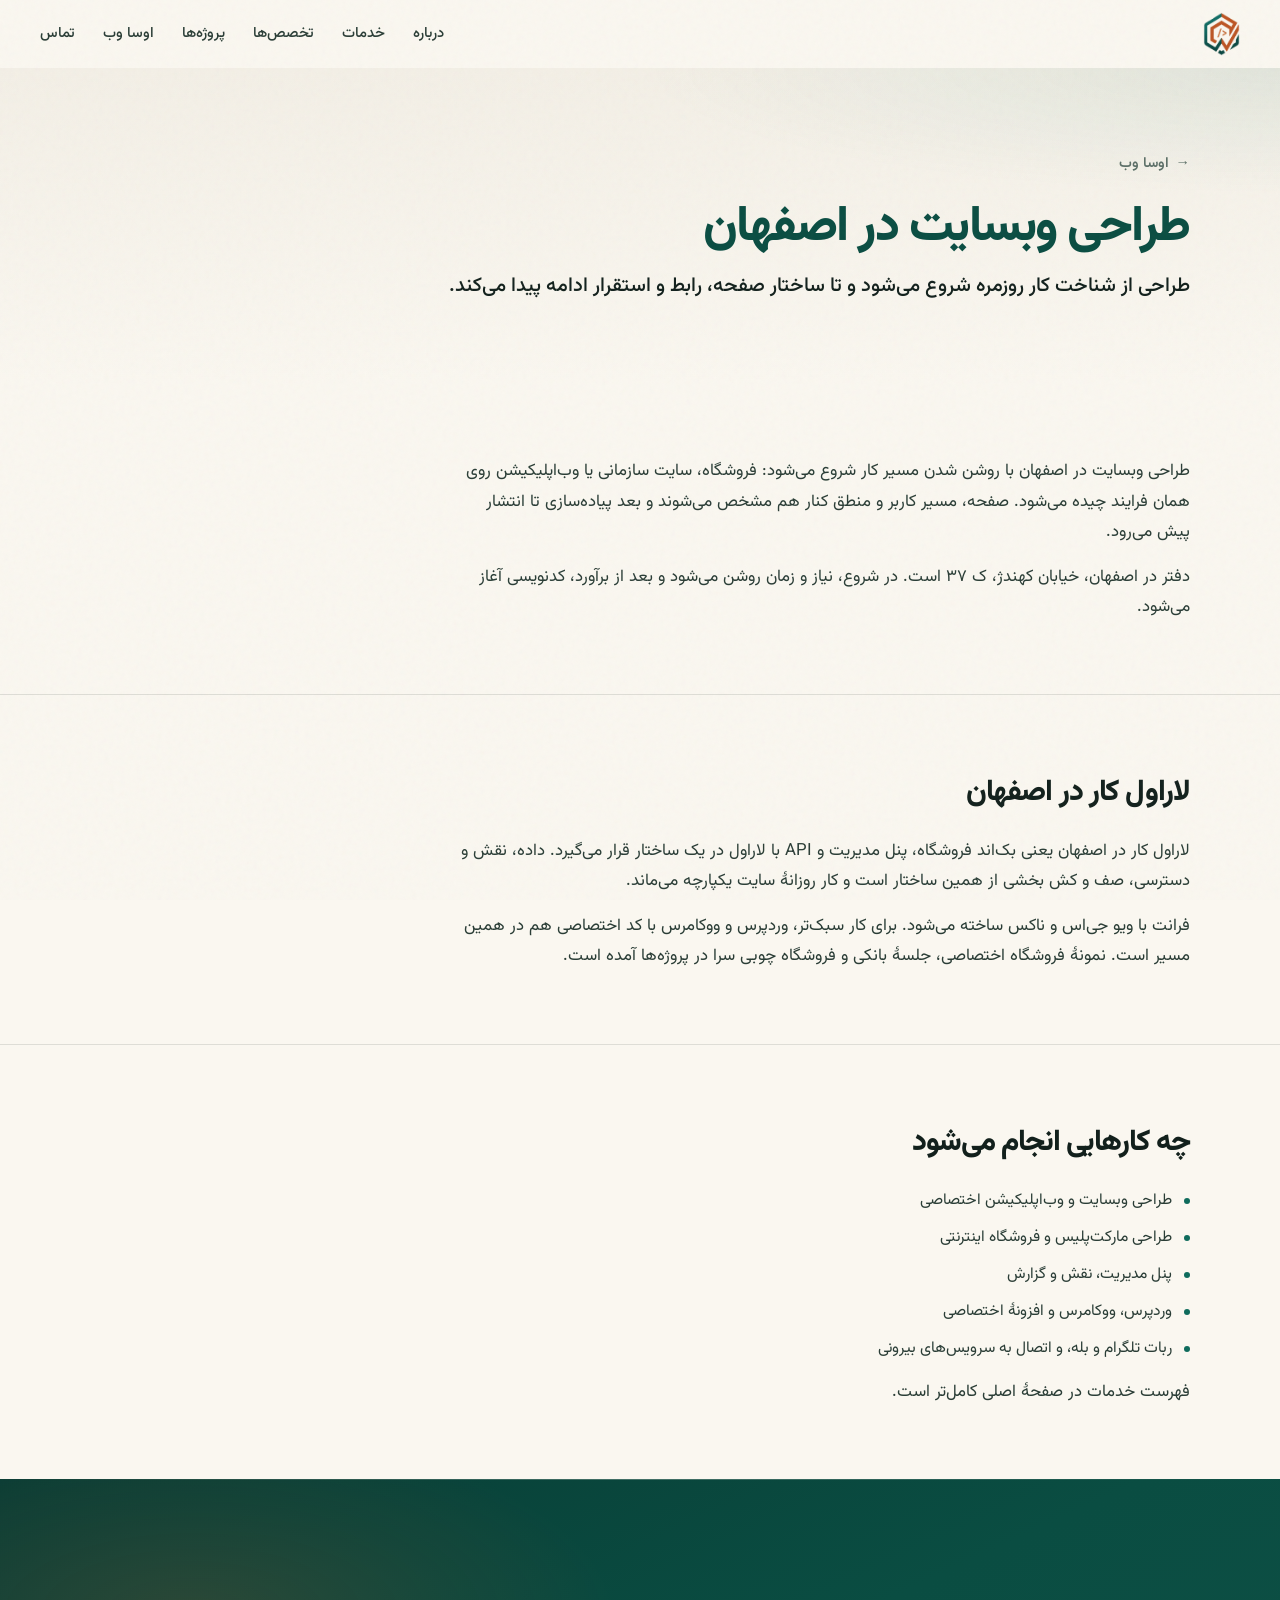
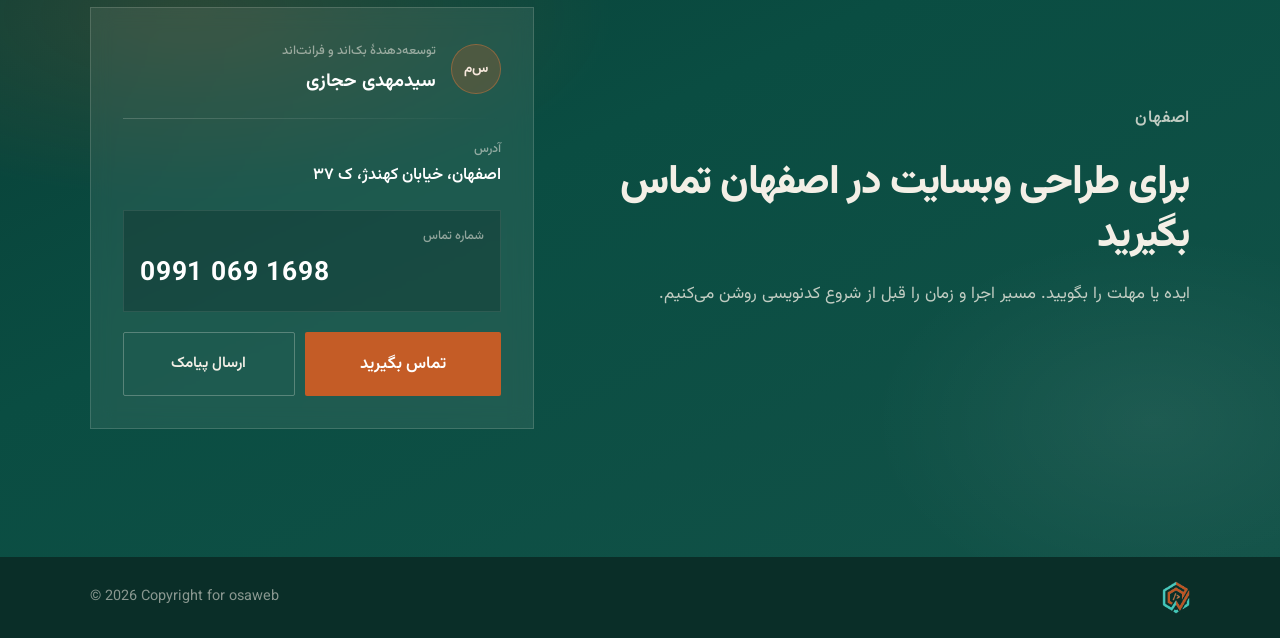
==== commit 1e3eea28: "Keep the footer copyright in English so the year stays in order. Co-authored-by: Cursor <cursoragent" ====
--- a/tarahi-website-isfahan/index.html
+++ b/tarahi-website-isfahan/index.html
@@ -156,7 +156,7 @@
   <footer class="site-footer">
     <div class="container footer-inner">
       <span class="footer-brand"><img src="/images/logo-on-dark.png" alt="اوسا وب" width="354" height="408"></span>
-      <span class="footer-copy">© <span id="year"></span> سیدمهدی حجازی</span>
+      <span class="footer-copy" dir="ltr">© <span id="year"></span> Copyright for osaweb</span>
     </div>
   </footer>
 
--- a/styles.css
+++ b/styles.css
@@ -1791,6 +1791,11 @@
   max-width: none;
 }
 
+.footer-copy {
+  direction: ltr;
+  unicode-bidi: isolate;
+}
+
 /* Reveal animation */
 .reveal {
   opacity: 0;
